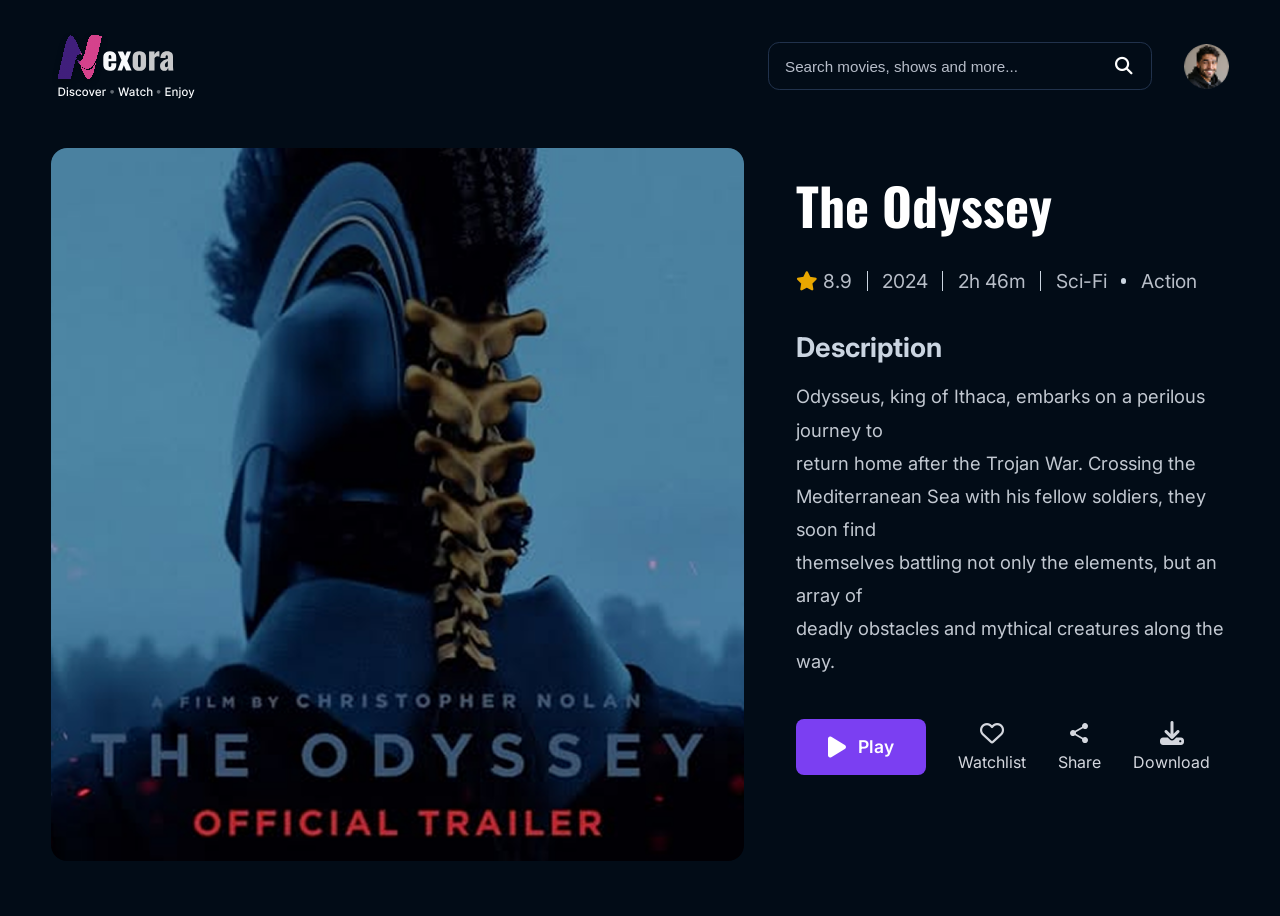
==== movieDetails.html @ e7779b84 "Done" ====
<!DOCTYPE html>
<html lang="en">
<head>
    <meta charset="UTF-8">
    <meta name="viewport" content="width=device-width, initial-scale=1.0">
    <!---EXTERNAL LINK-->
    <link rel="stylesheet" href="https://cdnjs.cloudflare.com/ajax/libs/font-awesome/6.7.2/css/all.min.css">
    <link href="https://fonts.googleapis.com/css2?family=Inter:wght@100..900&family=Oswald:wght@200..700&display=swap" rel="stylesheet">
    <!--INTERNAL LINKS-->
    <link rel="stylesheet" href="movieDetails.css">
    <title>Movie Details</title>
</head>
<body>
    <header>
        <div id="logo">
            <img src="assets/Logo.svg" alt="Nexora">
        </div>

        <div id="search-bar">
            <form role="search">
                <input 
                type="search"
                placeholder="Search movies, shows and more..."

                
                >

                <i class="fa-solid fa-magnifying-glass"></i>
            </form>

            <img src="assets/search%20photo.png" alt="Search-Photo">
        </div>
    </header>

    <!--HERO SECTION-->
    <section id="hero">
        <div id="heroDivs-wrapper">
            <div id="img-side">
                <img src="assets/The%20Odyssey.png" alt="Odyssey">
            </div>

            <!--Text Side-->
            <div id="text-side">
                <h3>The Odyssey</h3>

                <div id="ratings">
                    <p><span style="color: #E8A700;"><i class="fa-solid fa-star"></i>
                        </span>8.9
                    </p>
                    <div class="divider"></div>
                    <p>2024</p>
                    <div class="divider"></div>
                    <p>2h 46m</p>
                    <div class="divider"></div>
                    <p>Sci-Fi</p>
                    <div id="dot"></div>
                    <p>Action</p>
                </div>

                <div id="description">
                    <h4>Description</h4>
                    <p>
                        Odysseus, king of Ithaca, embarks on a perilous journey to <br>
                        return home after the Trojan War. Crossing the <br>
                        Mediterranean Sea with his fellow soldiers, they soon find <br>
                        themselves battling not only the elements, but an array of <br>
                        deadly obstacles and mythical creatures along the way.
                    </p>
                </div>

                <div id="icons-and-CTAs">
                    <a href="https://www.youtube.com/watch? v=Mzw2ttJD2qQ" target="_blank">
                        <i class="fa-solid fa-play"></i>
                        Play
                    </a>

                    <a href="#">
                        <i class="fa-regular fa-heart"></i>
                        Watchlist
                    </a>
                    <a href="#">
                        <svg xmlns="http://www.w3.org/2000/svg" width="1em" height="1em" viewBox="0 0 24 24">
                            <path d="M0 0h24v24H0z" fill="none" />
                            <path fill="currentColor" d="M17 22q-1.25 0-2.125-.875T14 19q0-.15.075-.7L7.05 14.2q-.4.375-.925.588T5 15q-1.25 0-2.125-.875T2 12t.875-2.125T5 9q.6 0 1.125.213t.925.587l7.025-4.1q-.05-.175-.062-.337T14 5q0-1.25.875-2.125T17 2t2.125.875T20 5t-.875 2.125T17 8q-.6 0-1.125-.213T14.95 7.2l-7.025 4.1q.05.175.063.338T8 12t-.012.363t-.063.337l7.025 4.1q.4-.375.925-.587T17 16q1.25 0 2.125.875T20 19t-.875 2.125T17 22" />
                        </svg>
                        Share
                    </a>
                    <a href="#">
                        <i class="fa-solid fa-download"></i>
                        Download
                    </a>
                </div>
            </div>
        </div>
    </section>
</body>
</html>
---- movieDetails.css ----
/* =========================
   GOOGLE FONT
========================= */
@import url('https://fonts.googleapis.com/css2?family=League+Spartan:wght@100..900&display=swap');

* {
    margin: 0;
    padding: 0;
    box-sizing: border-box;
}

body {
    font-family: "Inter", sans-serif;
    background: #020C17;
    color: #CBD5E1;
}

a {
    text-decoration: none;
    color: inherit;
}

img {
    display: block;
    width: 100%;
}

/* HEADER */

header {
    width: min(92%, 1400px);
    margin: 2rem auto 0;
    display: flex;
    justify-content: space-between;
    align-items: center;
}

#logo img {
    width: clamp(9rem, 10vw, 12rem);
}

#search-bar {
    display: flex;
    align-items: center;
    gap: 2rem;
}

#search-bar form {
    position: relative;
}

#search-bar input {
    width: clamp(22rem, 30vw, 30rem);
    height: 3rem;
    background: transparent;
    border: 1px solid #21324C;
    border-radius: .7rem;
    padding: 0 3.5rem 0 1rem;
    color: white;
    font-size: .95rem;
    outline: none;
}

#search-bar input::placeholder {
    color: #B7BDC9;
}

#search-bar form i {
    position: absolute;
    right: 1.2rem;
    top: 50%;
    transform: translateY(-50%);
    color: #fff;
    font-size: 1.1rem;
    cursor: pointer;
}

#search-bar img {
    width: 2.8rem;
    height: 2.8rem;
    border-radius: 50%;
    object-fit: cover;
    cursor: pointer;
}

/* HERO */

#hero {
    width: min(92%, 1400px);
    margin: 3rem auto;
    height: 80vh;
}

#heroDivs-wrapper {
    display: flex;
    justify-content: space-between;
    align-items: flex-start;
    gap: clamp(2rem, 4vw, 4rem);
}

/* IMAGE SIDE */

#img-side {
    flex: 1.6;
}

#img-side img {
    width: 100%;
    border-radius: 1rem;
    object-fit: cover;
}

/* TEXT SIDE */

#text-side {
    flex: 1;
    padding-top: 1.2rem;
}

#text-side h3 {
    font-size: clamp(3rem, 4vw, 4rem);
    font-weight: 700;
    font-family: "Oswald", sans-serif;
    margin-bottom: 1.6rem;
    color: #FFFF;
}

/* RATINGS */

#ratings {
    display: flex;
    align-items: center;
    gap: .9rem;
    margin-bottom: 2.4rem;
    color: #B8BEC8;
}

#ratings p {
    display: flex;
    align-items: center;
    gap: .35rem;
    font-size: 1.2rem;
}

.divider {
    width: 1px;
    height: 1.2rem;
    background: #CBD5E1;
}

#dot {
    width: .35rem;
    height: .35rem;
    border-radius: 50%;
    background: #CBD5E1;
}

/* DESCRIPTION */

#description h4 {
    font-size: 1.7rem;
    margin-bottom: 1rem;
}

#description p {
    color: #C2C8D1;
    font-size: 1.15rem;
    line-height: 1.8;
    margin-bottom: 2.5rem;
}

/* CTAs */

#icons-and-CTAs {
    display: flex;
    align-items: center;
    gap: 2rem;
}

#icons-and-CTAs a {
    display: flex;
    flex-direction: column;
    align-items: center;
    gap: .45rem;
    color: #D4D7DE;
    transition: .25s;
}

#icons-and-CTAs a i,
#icons-and-CTAs a svg {
    font-size: 1.5rem;
}

#icons-and-CTAs a:hover {
    color: #fff;
}

/* PLAY BUTTON */

#icons-and-CTAs a:first-child {
    flex-direction: row;
    gap: .8rem;
    background: #7B3FF2;
    color: white;
    padding: 1rem 2rem;
    border-radius: .5rem;
    font-size: 1.1rem;
    font-weight: 600;
}

#icons-and-CTAs a:first-child:hover {
    background: #8d58f4;
}



/* =========================
   RESPONSIVE
========================= */

@media (max-width: 1100px) {

    #heroDivs-wrapper {
        flex-direction: column;
    }

    #img-side,
    #text-side {
        width: 100%;
    }

    #text-side {
        padding-top: 0;
    }

    #search-bar input {
        width: 20rem;
    }
}

@media (max-width: 768px) {

    header {
        flex-direction: column;
        gap: 1.5rem;
    }

    #search-bar {
        width: 100%;
        justify-content: space-between;
    }

    #search-bar input {
        width: 100%;
    }

    #search-bar form {
        flex: 1;
    }

    #icons-and-CTAs {
        flex-wrap: wrap;
        gap: 1.5rem;
    }

    #text-side h3 {
        font-size: 2.5rem;
    }

    #ratings {
        flex-wrap: wrap;
    }
}
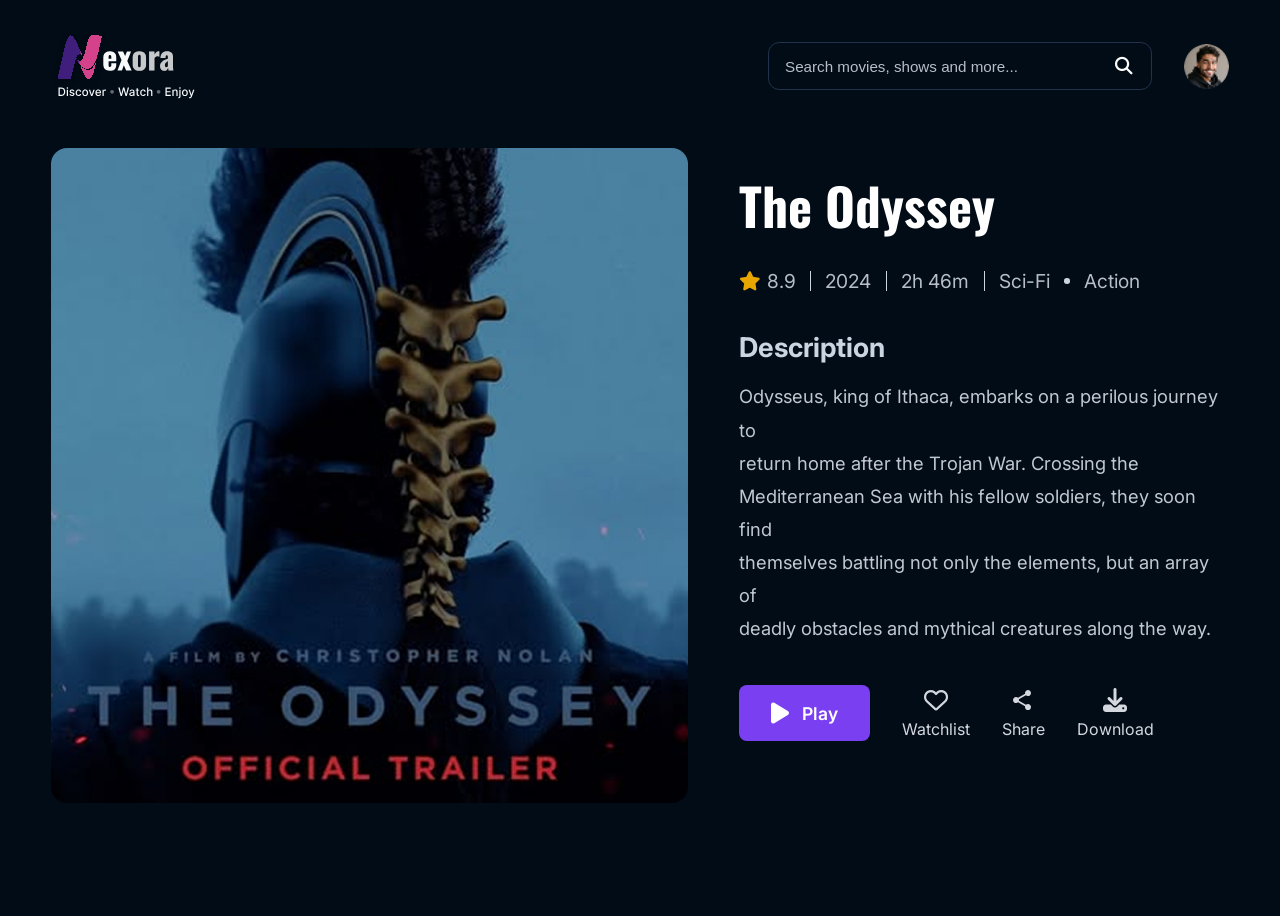
==== commit dc221a03: "Complete" ====
--- a/movieDetails.html
+++ b/movieDetails.html
@@ -69,7 +69,7 @@
                 </div>
 
                 <div id="icons-and-CTAs">
-                    <a href="https://www.youtube.com/watch? v=Mzw2ttJD2qQ" target="_blank">
+                    <a href="trailer.html">
                         <i class="fa-solid fa-play"></i>
                         Play
                     </a>
--- a/movieDetails.css
+++ b/movieDetails.css
@@ -1,8 +1,3 @@
-/* =========================
-   GOOGLE FONT
-========================= */
-@import url('https://fonts.googleapis.com/css2?family=League+Spartan:wght@100..900&display=swap');
-
 * {
     margin: 0;
     padding: 0;
@@ -101,7 +96,7 @@
 /* IMAGE SIDE */
 
 #img-side {
-    flex: 1.6;
+    flex: 1.3;
 }
 
 #img-side img {
